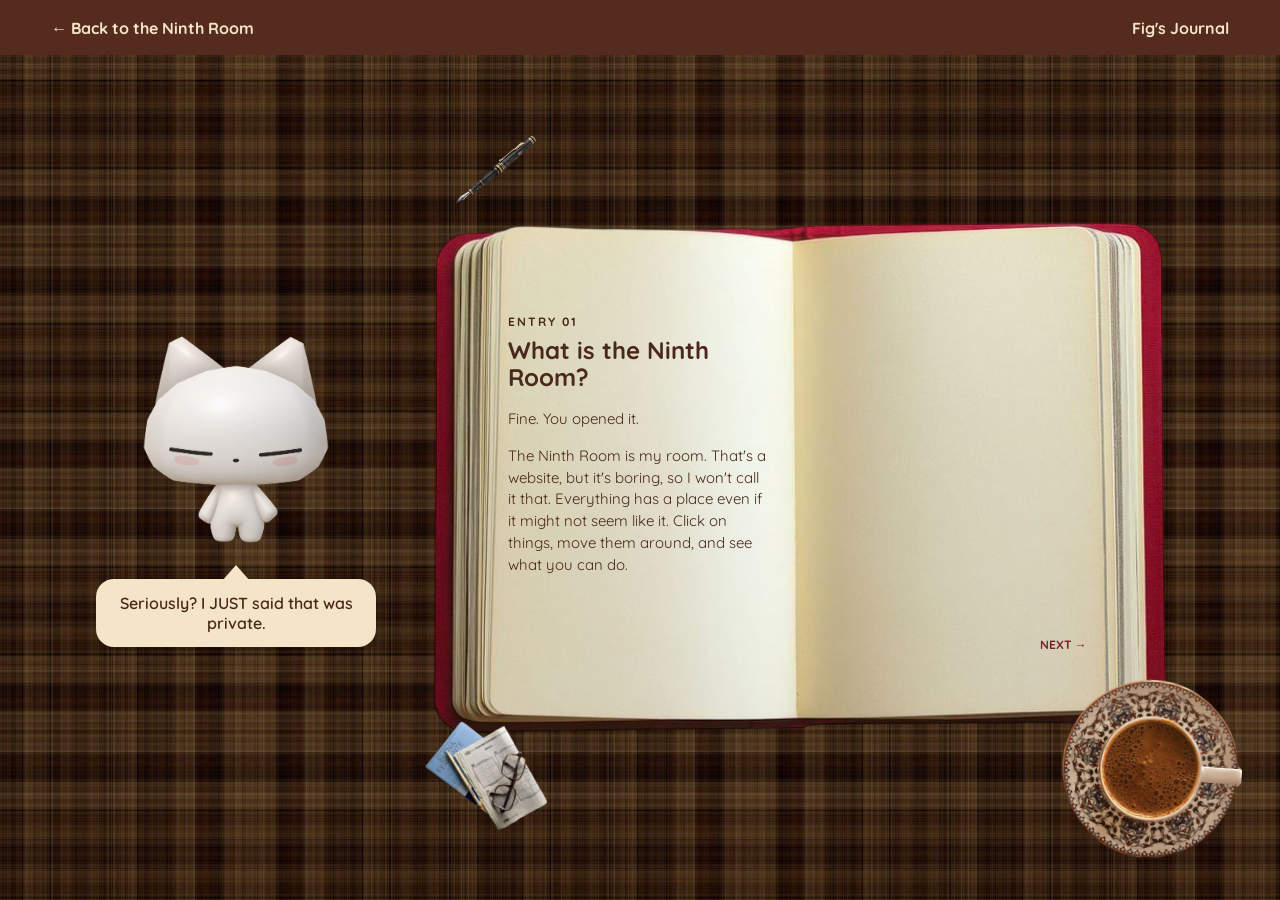
==== journal.html @ 57c3a59c "I forgot to add all this to my repo or even make a repo when I was making codes. sorry" ====
<!DOCTYPE html>
<html lang="en">

<head>
    <meta charset="UTF-8">
    <meta name="viewport" content="width=device-width, initial-scale=1.0">

    <title>Fig's Journal | Ninth Room</title>

    <link rel="stylesheet" href="style.css">
</head>


<body class="journal-page">

    <!-- NAVIGATION -->

    <nav class="journal-nav">
        <a href="index.html">← Back to the Ninth Room</a>
        <span>Fig's Journal</span>
    </nav>


    <!-- JOURNAL ROOM -->

    <main class="journal-room">


        <!-- FIG -->

        <section class="journal-fig">

            <img
                src="cat-images/cat-neutral.png"
                alt="Fig the Problem Child"
                id="journal-cat"
            >

            <div class="journal-cat-message">
                <p id="journal-cat-text">
                    Seriously? I JUST said that was private.
                </p>
            </div>

        </section>


        <!-- OPEN JOURNAL -->

        <section class="open-journal">

            <img
                src="images/pages.png"
                alt="An open journal"
                class="journal-pages"
            >


            <!-- ENTRY TEXT -->

            <div class="journal-left-page">

                <p class="journal-entry-number">
                    ENTRY 01
                </p>

                <h1>
                    What is the Ninth Room?
                </h1>

                <div id="entry-text">

                    <p>
                        Fine. You opened it.
                    </p>

                    <p>
                        The Ninth Room is my room. That's a website,
                        but it's boring, so I won't call it that.
                        Everything has a place even if it might not
                        seem like it. Click on things, move them around,
                        and see what you can do.
                    </p>

                </div>

            </div>


            <!-- PREVIOUS / NEXT -->

            <div class="journal-controls">

                <button
                    type="button"
                    id="previous-entry"
                >
                    ← PREVIOUS
                </button>

                <button
                    type="button"
                    id="next-entry"
                >
                    NEXT →
                </button>

            </div>

        </section>


        <!-- FIG'S STUFF -->

        <img
            src="images/pen.png"
            alt="Fig's fountain pen"
            class="journal-object journal-pen"
            id="journal-pen"
        >

        <img
            src="images/crosswords.png"
            alt="Fig's crossword puzzle"
            class="journal-object journal-crosswords"
            id="journal-crosswords"
        >

        <img
            src="images/coffee.png"
            alt="Fig's coffee"
            class="journal-object journal-coffee"
            id="journal-coffee"
        >

    </main>



    <script>

        /* ================================= */
        /* JOURNAL ENTRIES                   */
        /* ================================= */

        const entries = [

            {
                number: "ENTRY 01",

                title: "What is the Ninth Room?",

                text: `
                    <p>Fine. You opened it.</p>

                    <p>
                        The Ninth Room is my room. That's a website,
                        but it's boring, so I won't call it that.
                        Everything has a place even if it might not
                        seem like it. Click on things, move them around,
                        and see what you can do.
                    </p>
                `,

                cat: "cat-images/cat-neutral.png",

                message:
                    "Seriously? I JUST said that was private."
            },


            {
                number: "ENTRY 02",

                title: "Who am I?",

                text: `
                    <p>I'm Fig, the Problem Child.</p>

                    <p>
                        I'm your persistent little feline. And your
                        tour guide. I'll be showing you around the site
                        from my point of view and if I sound like a jerk,
                        or weird, or not-so-sensical… pretty sure that's me.
                    </p>
                `,

                cat: "cat-images/cat-shy.png",

                message:
                    "Yes. An entire entry about me. Obviously."
            },


            {
                number: "ENTRY 03",

                title: "How this place works",

                text: `
                    <p>
                        This isn't one of those websites where you just
                        sit back and look at all the pretty pictures.
                    </p>

                    <p>
                        Objects can be clicked on, dragged around and
                        hovered over. Some will provide you with information.
                        Some will direct you to a different location.
                        If it looks like it should be clicked on,
                        then it probably is.
                    </p>
                `,

                cat: "cat-images/cat-neutral.png",

                message:
                    "Basically: touch things. You'll figure it out."
            },


            {
                number: "ENTRY 04",

                title: "All my things are out of place",

                text: `
                    <p>
                        Because it's MY room.
                    </p>

                    <p>
                        The things in the Ninth Room do more than fill
                        empty space. They also guide you in navigating
                        the web site and finding other pages. My notebook
                        is connected to this space and some objects might
                        lead you somewhere far away.
                    </p>
                `,

                cat: "cat-images/cat-neutral.png",

                message:
                    "They're exactly where I wanted them."
            }

        ];



        /* ================================= */
        /* GET PAGE ELEMENTS                 */
        /* ================================= */

        let currentEntry = 0;


        const entryNumber =
            document.querySelector(".journal-entry-number");

        const entryTitle =
            document.querySelector(".journal-left-page h1");

        const entryText =
            document.querySelector("#entry-text");


        const journalCat =
            document.querySelector("#journal-cat");

        const journalCatText =
            document.querySelector("#journal-cat-text");


        const previousButton =
            document.querySelector("#previous-entry");

        const nextButton =
            document.querySelector("#next-entry");



        /* ================================= */
        /* SHOW ENTRY                        */
        /* ================================= */

        function showEntry() {

            const entry = entries[currentEntry];


            entryNumber.textContent =
                entry.number;

            entryTitle.textContent =
                entry.title;

            entryText.innerHTML =
                entry.text;


            journalCat.src =
                entry.cat;

            journalCatText.textContent =
                entry.message;



            /* hide previous on first entry */

            if (currentEntry === 0) {

                previousButton.style.visibility =
                    "hidden";

            } else {

                previousButton.style.visibility =
                    "visible";

            }



            /* hide next on last entry */

            if (currentEntry === entries.length - 1) {

                nextButton.style.visibility =
                    "hidden";

            } else {

                nextButton.style.visibility =
                    "visible";

            }

        }



        /* ================================= */
        /* ENTRY BUTTONS                     */
        /* ================================= */

        nextButton.addEventListener(
            "click",
            function () {

                if (currentEntry < entries.length - 1) {

                    currentEntry++;

                    showEntry();

                }

            }
        );


        previousButton.addEventListener(
            "click",
            function () {

                if (currentEntry > 0) {

                    currentEntry--;

                    showEntry();

                }

            }
        );



        /* ================================= */
        /* FIG REACTS TO OBJECTS             */
        /* ================================= */

        const pen =
            document.querySelector("#journal-pen");

        const crosswords =
            document.querySelector("#journal-crosswords");

        const coffee =
            document.querySelector("#journal-coffee");



        /* PEN */

        pen.addEventListener(
            "click",
            function () {

                journalCat.src =
                    "cat-images/cat-neutral.png";

                journalCatText.textContent =
                    "Hey. I use that to write.";

            }
        );



        /* CROSSWORDS */

        crosswords.addEventListener(
            "click",
            function () {

                journalCat.src =
                    "cat-images/cat-shy.png";

                journalCatText.textContent =
                    "Don't look at my answers.";

            }
        );



        /* COFFEE */

        coffee.addEventListener(
            "click",
            function () {

                journalCat.src =
                    "cat-images/cat-neutral.png";

                journalCatText.textContent =
                    "Careful. That's MY coffee.";

            }
        );



        /* FIRST ENTRY */

        showEntry();

    </script>


</body>

</html>
---- style.css ----
@import url('https://fonts.googleapis.com/css2?family=Quicksand:wght@400;500;600;700&display=swap');

* {
    box-sizing: border-box;
}

body {
    margin: 0;
    background-color: #4a2619;
    color: #f4ead8;
    font-family: "Quicksand", sans-serif;
}


/* HEADER */

header {
    text-align: center;
    padding: 2rem 1rem 1rem;
}

header h1 {
    margin: 0;
    font-size: 3rem;
    font-weight: 700;
}

header p {
    margin-top: 0.5rem;
    font-size: 1.1rem;
}


/* ROOM */

.room {
    width: 92%;
    max-width: 1200px;
    min-height: 720px;

    margin: 1rem auto 4rem;

    position: relative;

    background-color: #4a2619;

    overflow: hidden;
}


/* ALL OBJECTS */

.room-object {
    position: absolute;
    object-fit: contain;
}


/* CLOCK */

.clock {
    width: 150px;
    top: 40px;
    left: 5%;
    transform: rotate(-8deg);
}


/* PHONE */

.phone {
    width: 145px;
    top: 70px;
    right: 7%;
    transform: rotate(7deg);
}


/* BOOKS */

.books {
    width: 180px;
    bottom: 55px;
    left: 5%;
    transform: rotate(-3deg);
}


/* FLOWER */

.flower {
    width: 130px;
    top: 260px;
    left: 22%;
    transform: rotate(-12deg);
}


/* APPLE */

.apple {
    width: 115px;
    bottom: 80px;
    right: 23%;
    transform: rotate(9deg);
}


/* FISH */

.fish {
    width: 175px;
    top: 275px;
    right: 5%;
    transform: rotate(5deg);
}


/* HAT */

.hat {
    width: 160px;
    bottom: 40px;
    right: 4%;
    transform: rotate(-7deg);
}


/* ---------------- */
/*   PROBLEM CHILD  */
/* ---------------- */

.problem-child {
    position: absolute;

    left: 50%;
    top: 52%;

    transform: translate(-50%, -50%);

    width: 330px;

    text-align: center;

    z-index: 10;
}


/* CAT */

#problem-child {
    display: block;

    width: 100%;
    max-height: 390px;

    object-fit: contain;

    cursor: pointer;

    transition:
        transform 0.2s ease,
        filter 0.2s ease;
}


#problem-child:hover {
    transform: scale(1.03);
    filter: drop-shadow(0 8px 8px rgba(0, 0, 0, 0.25));
}


#problem-child:active {
    transform: scale(0.98);
}


/* CAT SPEECH */

.cat-message {
    width: fit-content;
    max-width: 270px;

    margin: -15px auto 0;

    padding: 0.7rem 1.1rem;

    background-color: #f1e5cb;
    color: #4a2619;

    border-radius: 18px;

    position: relative;

    font-weight: 600;

    box-shadow: 3px 4px 0 rgba(0, 0, 0, 0.15);
}


.cat-message p {
    margin: 0;
}


/* little speech bubble point */

.cat-message::before {
    content: "";

    position: absolute;

    top: -12px;
    left: 50%;

    transform: translateX(-50%);

    border-left: 12px solid transparent;
    border-right: 12px solid transparent;
    border-bottom: 14px solid #f1e5cb;
}


/* RESPONSIVE */

@media (max-width: 800px) {

    header h1 {
        font-size: 2.3rem;
    }

    .room {
        min-height: 800px;
    }

    .problem-child {
        width: 260px;
    }

    .room-object {
        transform: scale(0.85);
    }

}

.room-object {
    cursor: grab;
    user-select: none;
}

.room-object:active {
    cursor: grabbing;
}

/* -------------------------------- */
/* INTERACTIVE OBJECTS              */
/* -------------------------------- */

.object-wrapper {
    position: absolute;
    cursor: grab;
    user-select: none;
}

.object-wrapper:active {
    cursor: grabbing;
}


/* keep the image inside its wrapper */

.object-wrapper .room-object {
    width: 100%;
    display: block;
}


/* -------------------------------- */
/* HOVER INFORMATION                */
/* -------------------------------- */

.object-info {
    position: absolute;

    left: 50%;
    bottom: 105%;

    transform: translateX(-50%);

    width: 150px;

    padding: 8px 10px;

    background-color: #f4e5c8;
    color: #4a281b;

    font-family: "Quicksand", sans-serif;
    font-size: 13px;
    line-height: 1.3;

    text-align: center;

    border-radius: 10px;

    opacity: 0;
    visibility: hidden;

    transition: opacity 0.2s;

    pointer-events: none;

    z-index: 30;
}


.object-wrapper:hover .object-info {
    opacity: 1;
    visibility: visible;
}


/* -------------------------------- */
/* OBJECT SIZES                     */
/* -------------------------------- */

.clock {
    width: 110px;
}

.phone {
    width: 145px;
}

.books {
    width: 145px;
}

.flower {
    width: 120px;
}

.apple {
    width: 110px;
}

.fish {
    width: 145px;
}

.hat {
    width: 145px;
}

.fig-rules {
    min-height: 100vh;

    background-color: #4b281a;
    background-image: url("images/plaid.jpg");

    /* THIS controls how big the plaid pattern appears */
    background-size: 500px auto;

    background-repeat: repeat;
    background-position: top left;

    display: flex;
    align-items: center;
    justify-content: center;

    gap: 70px;
    padding: 80px 8%;
    box-sizing: border-box;
}


/* FIG SIDE */

.rules-intro {
    width: 40%;
    max-width: 500px;

    display: flex;
    flex-direction: column;
    align-items: center;
}


.rules-fig img {
    width: 330px;
    max-width: 100%;
    display: block;
}


/* FIG SPEECH */

.rules-speech {
    background-color: #f4e5c8;
    color: #4a281b;

    font-family: "Quicksand", sans-serif;

    max-width: 420px;

    padding: 18px 22px;
    margin-top: 15px;

    border-radius: 18px;

    line-height: 1.6;
    text-align: center;

    position: relative;
}


.rules-speech::before {
    content: "";

    position: absolute;

    top: -15px;
    left: 50%;

    transform: translateX(-50%);

    border-left: 15px solid transparent;
    border-right: 15px solid transparent;
    border-bottom: 18px solid #f4e5c8;
}


/* ================================= */
/* TYPEWRITER                        */
/* ================================= */

.typewriter-area {
    width: 520px;
    max-width: 50%;

    position: relative;
}


.typewriter {
    width: 100%;
    display: block;
}


/* TEXT SITTING ON THE PAPER */

.typewriter-paper {
    position: absolute;

    top: 7%;
    left: 26%;

    width: 48%;
    height: 35%;

    color: #3d241b;

    font-family: "Quicksand", sans-serif;

    text-align: left;

    box-sizing: border-box;

    padding: 15px;

    overflow: hidden;
}


.rule-number {
    font-size: 12px;
    letter-spacing: 2px;

    margin: 0 0 8px;
}


.typewriter-paper h2 {
    font-size: 20px;
    line-height: 1.15;

    margin: 0 0 10px;
}


#rule-description {
    font-size: 13px;
    line-height: 1.4;

    margin-bottom: 12px;
}


/* NEXT BUTTON */

#next-rule {
    background: none;
    border: none;

    padding: 0;

    color: #7c1f2b;

    font-family: "Quicksand", sans-serif;
    font-weight: bold;
    font-size: 12px;

    cursor: pointer;
}


#next-rule:hover {
    text-decoration: underline;
}


/* ================================= */
/* SMALLER SCREENS                   */
/* ================================= */

@media (max-width: 800px) {

    
    .rules-intro {
        width: 100%;
    }


    .rules-fig img {
        width: 230px;
    }


    .typewriter-area {
        width: 450px;
        max-width: 100%;
    }

}


/* ================================= */
/* FIG'S JOURNAL                     */
/* ================================= */

.journal-page {
    margin: 0;
    background-image: url("images/plaid.jpg");
    background-size: 500px auto;
    background-repeat: repeat;
    color: #4a281b;
}

.journal-nav {
    height: 55px;
    padding: 0 4%;

    display: flex;
    align-items: center;
    justify-content: space-between;

    background-color: #542b1d;
    color: #f4e5c8;

    font-weight: 700;
}

.journal-nav a {
    color: #f4e5c8;
    text-decoration: none;
}

.journal-nav a:hover {
    text-decoration: underline;
}


/* WHOLE AREA */

.journal-room {
    width: 100%;
    min-height: calc(100vh - 55px);

    position: relative;

    display: flex;
    align-items: center;
    justify-content: center;

    gap: 40px;

    padding: 50px 4%;
}


/* ================================= */
/* FIG                               */
/* ================================= */

.journal-fig {
    width: 280px;
    flex-shrink: 0;

    text-align: center;

    position: relative;
    z-index: 5;
}

#journal-cat {
    width: 250px;
    max-height: 300px;

    display: block;
    object-fit: contain;

    margin: 0 auto;
}

.journal-cat-message {
    width: 280px;

    margin: 20px auto 0;
    padding: 14px 18px;

    background-color: #f4e5c8;

    border-radius: 18px;

    position: relative;

    font-weight: 600;

    box-shadow: 3px 4px 0 rgba(0, 0, 0, 0.15);
}

.journal-cat-message::before {
    content: "";

    position: absolute;

    top: -14px;
    left: 50%;

    transform: translateX(-50%);

    border-left: 14px solid transparent;
    border-right: 14px solid transparent;
    border-bottom: 16px solid #f4e5c8;
}

.journal-cat-message p {
    margin: 0;
}


/* ================================= */
/* OPEN JOURNAL                      */
/* ================================= */

.open-journal {
    width: 800px;
    max-width: 60vw;

    position: relative;

    flex-shrink: 0;

    z-index: 2;
}

.journal-pages {
    width: 100%;
    height: auto;

    display: block;

    object-fit: contain;
}


/* ================================= */
/* JOURNAL TEXT                      */
/* ================================= */

.journal-left-page {
    position: absolute;

    top: 20%;
    left: 12%;

    width: 34%;
    height: 58%;

    color: #4a281b;

    overflow: hidden;
}

.journal-entry-number {
    margin: 0 0 8px;

    font-size: 12px;
    font-weight: 700;

    letter-spacing: 2px;
}

.journal-left-page h1 {
    margin: 0 0 16px;

    font-size: 24px;
    line-height: 1.15;
}

#entry-text {
    font-size: 15px;
    line-height: 1.45;
}

#entry-text p {
    margin: 0 0 15px;
}


/* ================================= */
/* JOURNAL CONTROLS                  */
/* ================================= */

.journal-controls {
    position: absolute;

    left: 12%;
    bottom: 17%;

    width: 76%;

    display: flex;
    justify-content: space-between;

    z-index: 10;
}

.journal-controls button {
    border: 0;
    background: none;

    padding: 5px;

    color: #7c1f2b;

    font-family: "Quicksand", sans-serif;
    font-size: 12px;
    font-weight: 700;

    cursor: pointer;
}

.journal-controls button:hover {
    text-decoration: underline;
}


/* ================================= */
/* FIG'S STUFF                       */
/* ================================= */

.journal-object {
    position: absolute;

    object-fit: contain;

    z-index: 6;

    pointer-events: none;
}

.journal-pen {
    width: 95px;

    top: 8%;
    left: 35%;

    transform: rotate(12deg);
}

.journal-crosswords {
    width: 165px;

    bottom: 6%;
    left: 31%;

    transform: rotate(-9deg);
}

.journal-coffee {
    width: 180px;

    right: 3%;
    bottom: 5%;

    transform: rotate(4deg);
}


/* ================================= */
/* SMALL SCREENS                     */
/* ================================= */

@media (max-width: 900px) {

    .journal-room {
        flex-direction: column;

        min-height: auto;

        padding: 50px 20px;
    }

    .journal-fig {
        width: 260px;
    }

    .open-journal {
        width: 700px;
        max-width: 95vw;
    }

    .journal-object {
        display: none;
    }
}

/* ================================= */
/* JOURNAL INTERACTION FIX           */
/* ================================= */

.journal-object {
    pointer-events: auto;
    cursor: pointer;

    transition:
        filter 0.2s ease;
}

.journal-object:hover {
    filter: drop-shadow(
        0 7px 6px rgba(0, 0, 0, 0.35)
    );
}

.journal-object:active {
    filter: drop-shadow(
        0 3px 3px rgba(0, 0, 0, 0.3)
    );
}
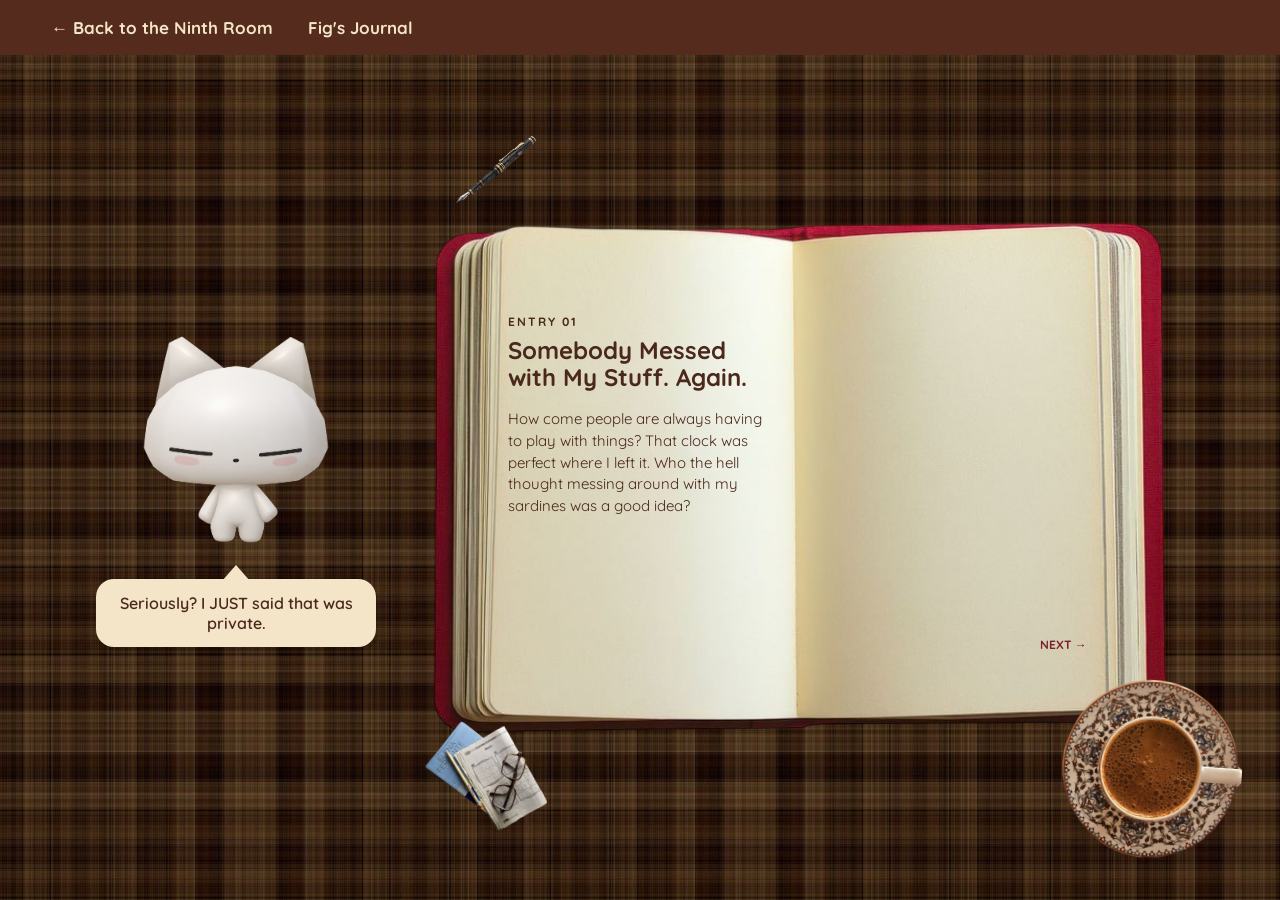
==== commit 70d7477b: "a fix" ====
--- a/journal.html
+++ b/journal.html
@@ -10,21 +10,25 @@
     <link rel="stylesheet" href="style.css">
 </head>
 
-
 <body class="journal-page">
 
     <!-- NAVIGATION -->
 
-    <nav class="journal-nav">
-        <a href="index.html">← Back to the Ninth Room</a>
-        <span>Fig's Journal</span>
+    <nav class="journal-nav" aria-label="Main navigation">
+        <ul>
+            <li>
+                <a href="index.html">← Back to the Ninth Room</a>
+            </li>
+            <li>
+                <a href="journal.html" aria-current="page">Fig's Journal</a>
+            </li>
+        </ul>
     </nav>
 
 
     <!-- JOURNAL ROOM -->
 
     <main class="journal-room">
-
 
         <!-- FIG -->
 
@@ -55,8 +59,7 @@
                 class="journal-pages"
             >
 
-
-            <!-- ENTRY TEXT -->
+            <!-- JOURNAL ENTRY -->
 
             <div class="journal-left-page">
 
@@ -64,44 +67,33 @@
                     ENTRY 01
                 </p>
 
-                <h1>
-                    What is the Ninth Room?
+                <h1 id="journal-title">
+                    Somebody Messed with My Stuff. Again.
                 </h1>
 
                 <div id="entry-text">
 
                     <p>
-                        Fine. You opened it.
+                        How come people are always having to play
+                        with things? That clock was perfect where
+                        I left it. Who the hell thought messing
+                        around with my sardines was a good idea?
                     </p>
 
-                    <p>
-                        The Ninth Room is my room. That's a website,
-                        but it's boring, so I won't call it that.
-                        Everything has a place even if it might not
-                        seem like it. Click on things, move them around,
-                        and see what you can do.
-                    </p>
-
                 </div>
 
             </div>
 
 
-            <!-- PREVIOUS / NEXT -->
+            <!-- JOURNAL BUTTONS -->
 
             <div class="journal-controls">
 
-                <button
-                    type="button"
-                    id="previous-entry"
-                >
+                <button type="button" id="previous-entry">
                     ← PREVIOUS
                 </button>
 
-                <button
-                    type="button"
-                    id="next-entry"
-                >
+                <button type="button" id="next-entry">
                     NEXT →
                 </button>
 
@@ -110,7 +102,7 @@
         </section>
 
 
-        <!-- FIG'S STUFF -->
+        <!-- FIG'S OBJECTS -->
 
         <img
             src="images/pen.png"
@@ -136,321 +128,219 @@
     </main>
 
 
-
     <script>
 
-        /* ================================= */
-        /* JOURNAL ENTRIES                   */
-        /* ================================= */
+        /* JOURNAL ENTRIES */
 
         const entries = [
 
             {
                 number: "ENTRY 01",
 
-                title: "What is the Ninth Room?",
+                title: "Somebody Messed with My Stuff. Again.",
 
                 text: `
-                    <p>Fine. You opened it.</p>
-
                     <p>
-                        The Ninth Room is my room. That's a website,
-                        but it's boring, so I won't call it that.
-                        Everything has a place even if it might not
-                        seem like it. Click on things, move them around,
-                        and see what you can do.
+                        How come people are always having to play
+                        with things? That clock was perfect where
+                        I left it. Who the hell thought messing
+                        around with my sardines was a good idea?
                     </p>
                 `,
 
                 cat: "cat-images/cat-neutral.png",
 
-                message:
-                    "Seriously? I JUST said that was private."
+                message: "Seriously? I JUST said that was private."
             },
-
 
             {
                 number: "ENTRY 02",
 
-                title: "Who am I?",
+                title: "The Telephone Incident",
 
                 text: `
-                    <p>I'm Fig, the Problem Child.</p>
-
                     <p>
-                        I'm your persistent little feline. And your
-                        tour guide. I'll be showing you around the site
-                        from my point of view and if I sound like a jerk,
-                        or weird, or not-so-sensical… pretty sure that's me.
+                        So a guy calls me up yesterday. I answered
+                        the phone. Apparently I shouldn't have
+                        known about the fight we had going on
+                        downstairs. Well, now I do. And guess
+                        what? So do you.
                     </p>
                 `,
 
                 cat: "cat-images/cat-shy.png",
 
-                message:
-                    "Yes. An entire entry about me. Obviously."
+                message: "And that's not even the worst part."
             },
-
 
             {
                 number: "ENTRY 03",
 
-                title: "How this place works",
+                title: "I Have Enemies.",
 
                 text: `
                     <p>
-                        This isn't one of those websites where you just
-                        sit back and look at all the pretty pictures.
-                    </p>
-
-                    <p>
-                        Objects can be clicked on, dragged around and
-                        hovered over. Some will provide you with information.
-                        Some will direct you to a different location.
-                        If it looks like it should be clicked on,
-                        then it probably is.
+                        Vacuum cleaner is still chief opponent.
+                        Yesterday, for some godforsaken reason
+                        it walks into my room like it is master
+                        of the universe, gross, isn't it?
                     </p>
                 `,
 
                 cat: "cat-images/cat-neutral.png",
 
-                message:
-                    "Basically: touch things. You'll figure it out."
-            },
-
-
-            {
-                number: "ENTRY 04",
-
-                title: "All my things are out of place",
-
-                text: `
-                    <p>
-                        Because it's MY room.
-                    </p>
-
-                    <p>
-                        The things in the Ninth Room do more than fill
-                        empty space. They also guide you in navigating
-                        the web site and finding other pages. My notebook
-                        is connected to this space and some objects might
-                        lead you somewhere far away.
-                    </p>
-                `,
-
-                cat: "cat-images/cat-neutral.png",
-
-                message:
-                    "They're exactly where I wanted them."
+                message: "That thing has some nerve."
             }
 
         ];
 
 
-
-        /* ================================= */
-        /* GET PAGE ELEMENTS                 */
-        /* ================================= */
+        /* GET PAGE ELEMENTS */
 
         let currentEntry = 0;
 
-
-        const entryNumber =
-            document.querySelector(".journal-entry-number");
-
-        const entryTitle =
-            document.querySelector(".journal-left-page h1");
-
-        const entryText =
-            document.querySelector("#entry-text");
-
-
-        const journalCat =
-            document.querySelector("#journal-cat");
-
-        const journalCatText =
-            document.querySelector("#journal-cat-text");
-
-
-        const previousButton =
-            document.querySelector("#previous-entry");
-
-        const nextButton =
-            document.querySelector("#next-entry");
-
-
-
-        /* ================================= */
-        /* SHOW ENTRY                        */
-        /* ================================= */
+        const entryNumber = document.querySelector(
+            ".journal-entry-number"
+        );
+
+        const entryTitle = document.querySelector(
+            "#journal-title"
+        );
+
+        const entryText = document.querySelector(
+            "#entry-text"
+        );
+
+        const journalCat = document.querySelector(
+            "#journal-cat"
+        );
+
+        const journalCatText = document.querySelector(
+            "#journal-cat-text"
+        );
+
+        const previousButton = document.querySelector(
+            "#previous-entry"
+        );
+
+        const nextButton = document.querySelector(
+            "#next-entry"
+        );
+
+
+        /* SHOW JOURNAL ENTRY */
 
         function showEntry() {
 
             const entry = entries[currentEntry];
 
-
-            entryNumber.textContent =
-                entry.number;
-
-            entryTitle.textContent =
-                entry.title;
-
-            entryText.innerHTML =
-                entry.text;
-
-
-            journalCat.src =
-                entry.cat;
+            entryNumber.textContent = entry.number;
+
+            entryTitle.textContent = entry.title;
+
+            entryText.innerHTML = entry.text;
+
+            journalCat.src = entry.cat;
+
+            journalCatText.textContent = entry.message;
+
+            if (currentEntry === 0) {
+                previousButton.style.visibility = "hidden";
+            } else {
+                previousButton.style.visibility = "visible";
+            }
+
+            if (currentEntry === entries.length - 1) {
+                nextButton.style.visibility = "hidden";
+            } else {
+                nextButton.style.visibility = "visible";
+            }
+
+        }
+
+
+        /* NEXT ENTRY */
+
+        nextButton.addEventListener("click", function () {
+
+            if (currentEntry < entries.length - 1) {
+
+                currentEntry++;
+
+                showEntry();
+
+            }
+
+        });
+
+
+        /* PREVIOUS ENTRY */
+
+        previousButton.addEventListener("click", function () {
+
+            if (currentEntry > 0) {
+
+                currentEntry--;
+
+                showEntry();
+
+            }
+
+        });
+
+
+        /* FIG REACTS TO OBJECTS */
+
+        const pen = document.querySelector("#journal-pen");
+
+        const crosswords = document.querySelector(
+            "#journal-crosswords"
+        );
+
+        const coffee = document.querySelector("#journal-coffee");
+
+
+        /* PEN */
+
+        pen.addEventListener("click", function () {
+
+            journalCat.src = "cat-images/cat-neutral.png";
 
             journalCatText.textContent =
-                entry.message;
-
-
-
-            /* hide previous on first entry */
-
-            if (currentEntry === 0) {
-
-                previousButton.style.visibility =
-                    "hidden";
-
-            } else {
-
-                previousButton.style.visibility =
-                    "visible";
-
-            }
-
-
-
-            /* hide next on last entry */
-
-            if (currentEntry === entries.length - 1) {
-
-                nextButton.style.visibility =
-                    "hidden";
-
-            } else {
-
-                nextButton.style.visibility =
-                    "visible";
-
-            }
-
-        }
-
-
-
-        /* ================================= */
-        /* ENTRY BUTTONS                     */
-        /* ================================= */
-
-        nextButton.addEventListener(
-            "click",
-            function () {
-
-                if (currentEntry < entries.length - 1) {
-
-                    currentEntry++;
-
-                    showEntry();
-
-                }
-
-            }
-        );
-
-
-        previousButton.addEventListener(
-            "click",
-            function () {
-
-                if (currentEntry > 0) {
-
-                    currentEntry--;
-
-                    showEntry();
-
-                }
-
-            }
-        );
-
-
-
-        /* ================================= */
-        /* FIG REACTS TO OBJECTS             */
-        /* ================================= */
-
-        const pen =
-            document.querySelector("#journal-pen");
-
-        const crosswords =
-            document.querySelector("#journal-crosswords");
-
-        const coffee =
-            document.querySelector("#journal-coffee");
-
-
-
-        /* PEN */
-
-        pen.addEventListener(
-            "click",
-            function () {
-
-                journalCat.src =
-                    "cat-images/cat-neutral.png";
-
-                journalCatText.textContent =
-                    "Hey. I use that to write.";
-
-            }
-        );
-
+                "Hey. I use that to write.";
+
+        });
 
 
         /* CROSSWORDS */
 
-        crosswords.addEventListener(
-            "click",
-            function () {
-
-                journalCat.src =
-                    "cat-images/cat-shy.png";
-
-                journalCatText.textContent =
-                    "Don't look at my answers.";
-
-            }
-        );
-
+        crosswords.addEventListener("click", function () {
+
+            journalCat.src = "cat-images/cat-shy.png";
+
+            journalCatText.textContent =
+                "Don't look at my answers.";
+
+        });
 
 
         /* COFFEE */
 
-        coffee.addEventListener(
-            "click",
-            function () {
-
-                journalCat.src =
-                    "cat-images/cat-neutral.png";
-
-                journalCatText.textContent =
-                    "Careful. That's MY coffee.";
-
-            }
-        );
-
-
-
-        /* FIRST ENTRY */
+        coffee.addEventListener("click", function () {
+
+            journalCat.src = "cat-images/cat-neutral.png";
+
+            journalCatText.textContent =
+                "Careful. That's MY coffee.";
+
+        });
+
+
+        /* START JOURNAL */
 
         showEntry();
 
     </script>
 
-
 </body>
-
 </html>
--- a/style.css
+++ b/style.css
@@ -859,4 +859,57 @@
     filter: drop-shadow(
         0 3px 3px rgba(0, 0, 0, 0.3)
     );
+}
+
+/* THE NINTH ROOM INTRODUCTION */
+
+.room-introduction {
+    max-width: 800px;
+    margin: 0 auto;
+    padding: 80px 30px;
+    text-align: left;
+    line-height: 1.8;
+}
+
+.room-introduction h2 {
+    font-size: 36px;
+    margin-bottom: 30px;
+}
+
+.room-introduction p {
+    font-size: 18px;
+    margin-bottom: 20px;
+}
+
+/* NINTH ROOM NAVIGATION */
+
+nav {
+    background-color: #fff5df;
+    padding: 15px 25px;
+    text-align: center;
+}
+
+nav ul {
+    list-style: none;
+    margin: 0;
+    padding: 0;
+    display: flex;
+    justify-content: center;
+    gap: 35px;
+}
+
+nav a {
+    color: #3b2525;
+    font-size: 17px;
+    font-weight: bold;
+    text-decoration: none;
+}
+
+nav a:hover {
+    text-decoration: underline;
+}
+
+nav a:focus-visible {
+    outline: 2px solid #3b2525;
+    outline-offset: 4px;
 }
